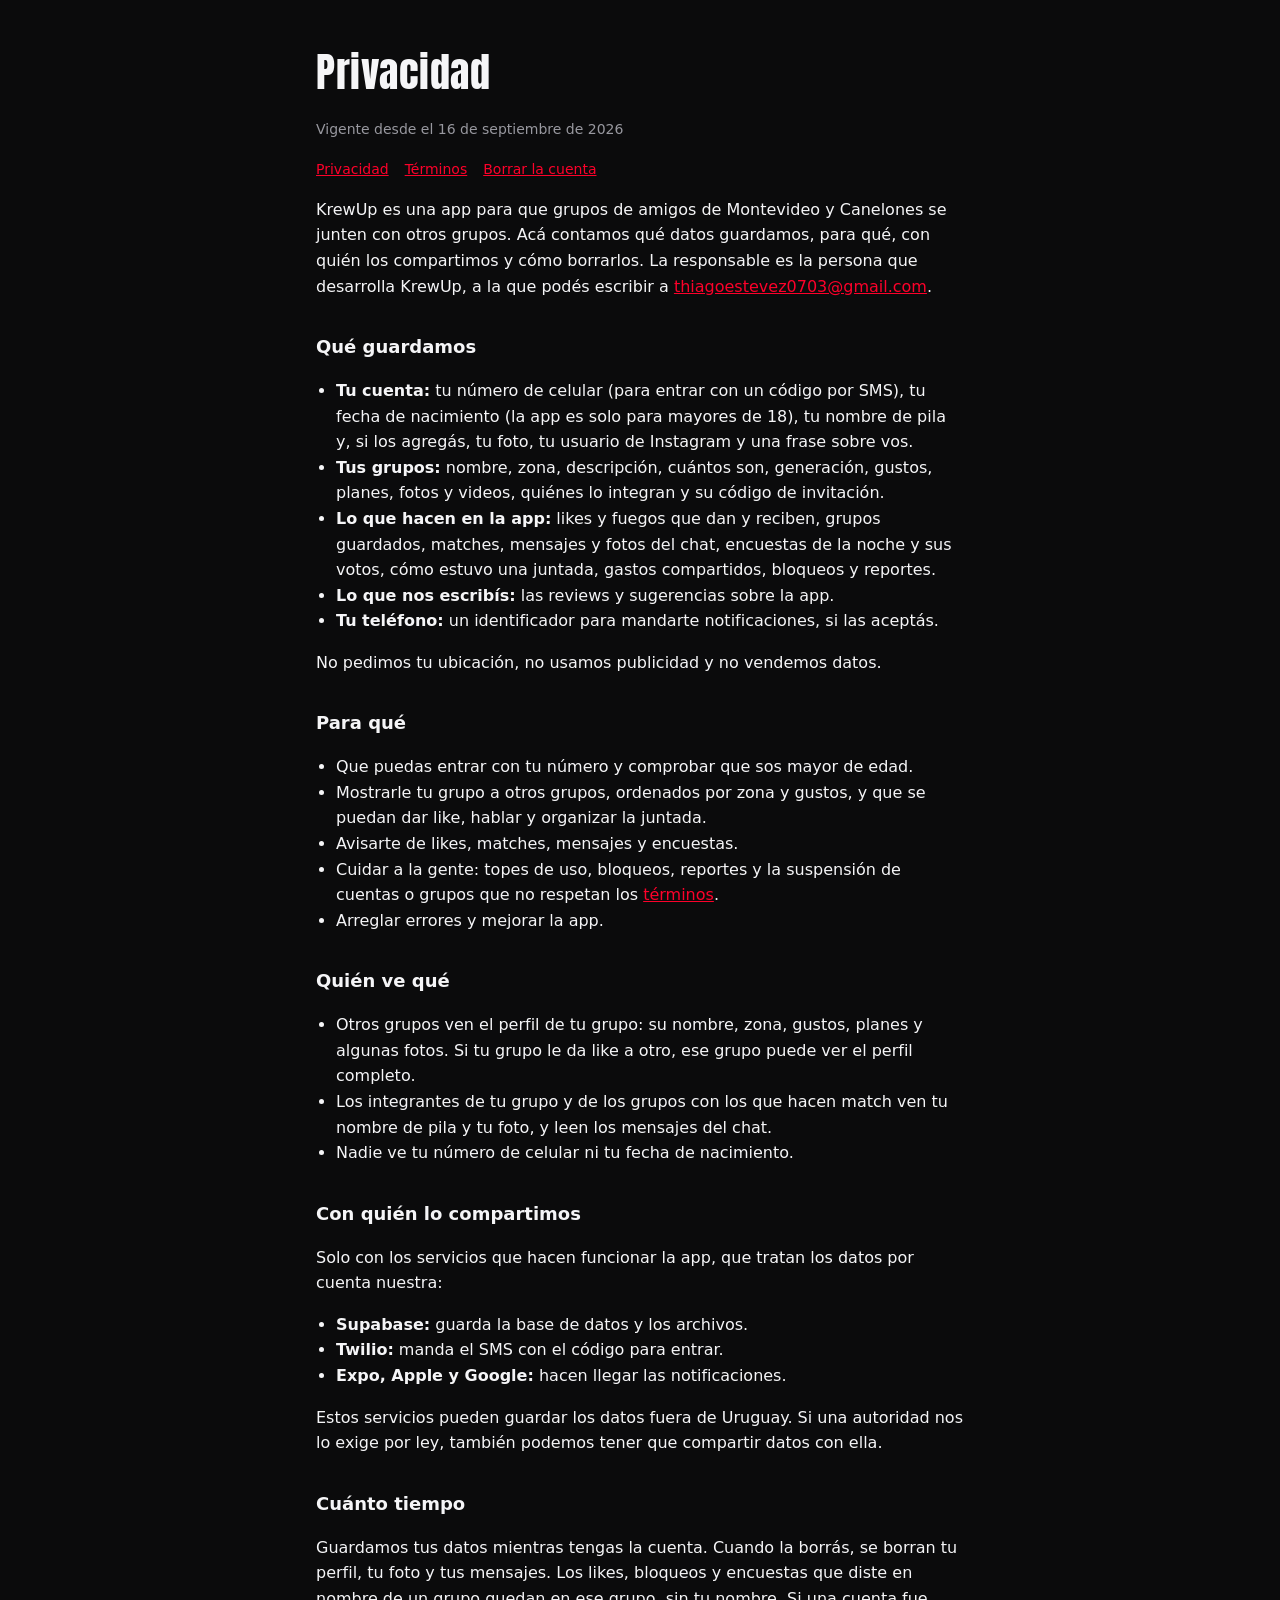
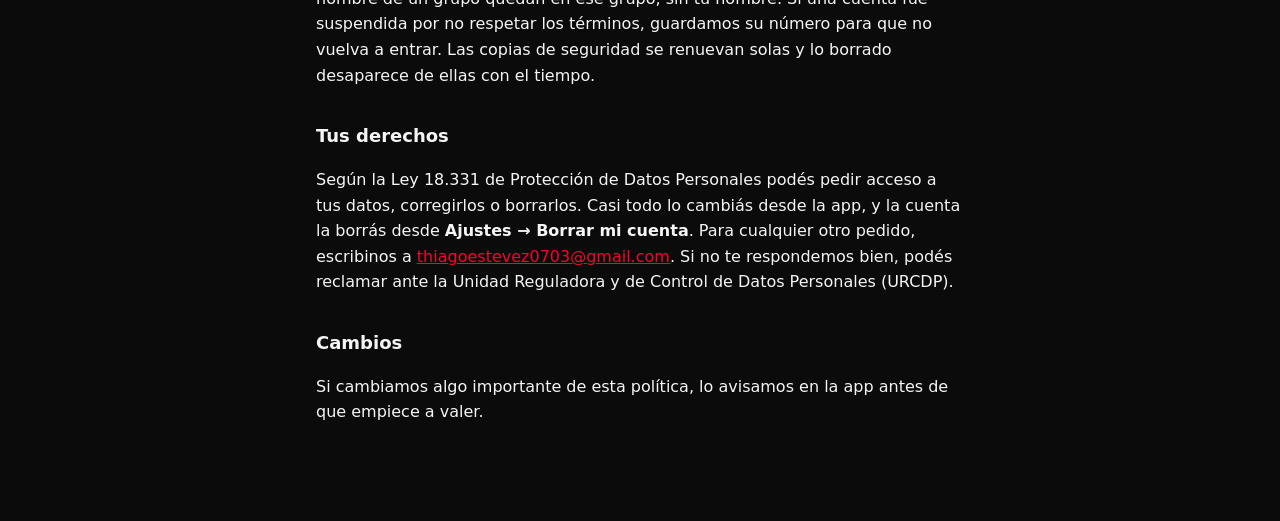
==== index.html @ 20932c5f "Privacidad, terminos y borrar la cuenta de KrewUp" ====
<!doctype html><html lang="es"><head><meta charset="utf-8"><meta http-equiv="refresh" content="0; url=privacidad.html"><title>KrewUp</title></head><body><a href="privacidad.html">Privacidad de KrewUp</a></body></html>
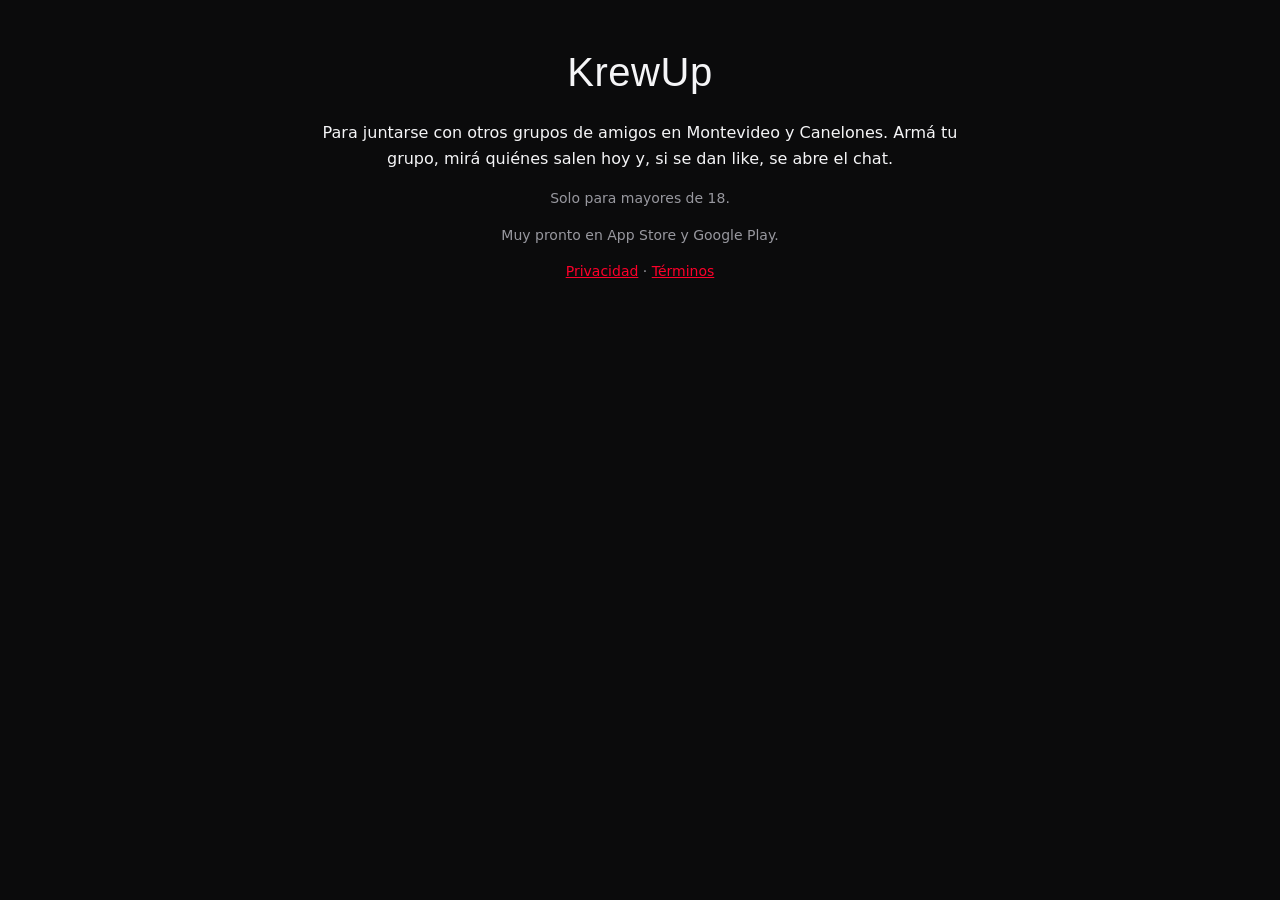
==== commit f003f8cb: "Pagina de KrewUp e invitaciones que abren la app" ====
--- a/index.html
+++ b/index.html
@@ -1 +1,7 @@
-<!doctype html><html lang="es"><head><meta charset="utf-8"><meta http-equiv="refresh" content="0; url=privacidad.html"><title>KrewUp</title></head><body><a href="privacidad.html">Privacidad de KrewUp</a></body></html>
+<!doctype html><html lang="es"><head><meta charset="utf-8"><meta name="viewport" content="width=device-width, initial-scale=1"><meta http-equiv="Content-Security-Policy" content="default-src 'self'; script-src 'self'; style-src 'self' https://fonts.googleapis.com; font-src https://fonts.gstatic.com; img-src 'self'; base-uri 'none'; form-action 'none'"><meta name="referrer" content="no-referrer"><link rel="preconnect" href="https://fonts.googleapis.com"><link href="https://fonts.googleapis.com/css2?family=Anton&family=Archivo:wght@400;700&display=swap" rel="stylesheet"><link rel="stylesheet" href="estilo.css"><title>KrewUp</title><meta name="description" content="Para juntarse con otros grupos."></head><body><main class="centro">
+<h1>KrewUp</h1>
+<p>Para juntarse con otros grupos de amigos en Montevideo y Canelones. Armá tu grupo, mirá quiénes salen hoy y, si se dan like, se abre el chat.</p>
+<p class="nota">Solo para mayores de 18.</p>
+<div id="tiendas"></div><p id="pronto" class="nota centro">Muy pronto en App Store y Google Play.</p>
+<p class="nota centro"><a href="privacidad.html">Privacidad</a> · <a href="terminos.html">Términos</a></p>
+</main><script src="abrir.js"></script></body></html>
--- a/estilo.css
+++ b/estilo.css
@@ -0,0 +1,17 @@
+:root { --fondo: #0B0B0C; --texto: #F5F5F7; --suave: #98989F; --acento: #FD012A; --borde: #242428; }
+* { box-sizing: border-box; }
+body { margin: 0; background: var(--fondo); color: var(--texto); font: 16px/1.6 "Archivo", system-ui, -apple-system, sans-serif; }
+main { max-width: 680px; margin: 0 auto; padding: 40px 16px 80px; }
+h1 { font-family: "Anton", Impact, sans-serif; font-weight: 400; font-size: 40px; margin: 0 0 4px; letter-spacing: .5px; }
+h2 { font-size: 18px; margin: 34px 0 6px; }
+p, li { color: var(--texto); }
+.fecha, .nota { color: var(--suave); font-size: 14px; }
+a { color: var(--acento); }
+ul { padding-left: 20px; }
+nav { display: flex; gap: 16px; flex-wrap: wrap; margin: 18px 0 8px; font-size: 14px; }
+.caja { border: 1px solid var(--borde); border-radius: 14px; padding: 14px 16px; margin: 18px 0; }
+.boton { display: block; text-align: center; background: var(--acento); color: #fff; text-decoration: none; font-weight: 700; padding: 16px; border-radius: 14px; margin: 12px 0; }
+.boton.contorno { background: transparent; color: var(--texto); border: 1px solid var(--borde); }
+.grande { font-family: "Anton", Impact, sans-serif; font-size: 30px; letter-spacing: 3px; text-align: center; margin: 8px 0; word-break: break-all; }
+.centro { text-align: center; }
+[hidden] { display: none !important; }
